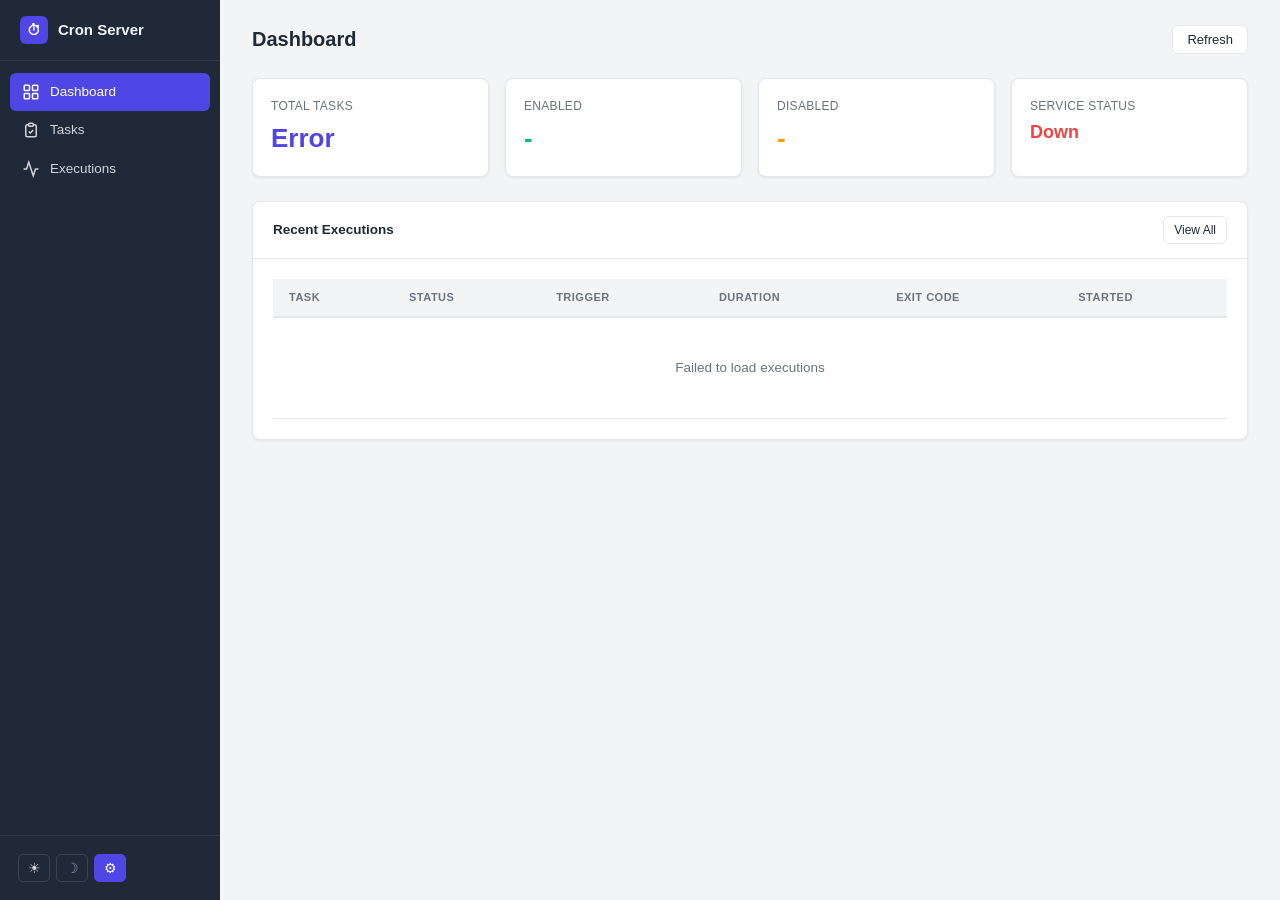
==== app/static/index.html @ 01eca61f "feat: implement agent-cron-server with REST API, MCP Server, Web UI, and Skill - FastAPI + APSchedul" ====
<!DOCTYPE html>
<html lang="en">
<head>
  <meta charset="UTF-8">
  <meta name="viewport" content="width=device-width, initial-scale=1">
  <title>Dashboard - Agent Cron Server</title>
  <link rel="stylesheet" href="css/style.css">
</head>
<body>
<div class="layout">
  <div class="sidebar sidebar-container"></div>
  <main class="main">
    <div class="page-header">
      <h1>Dashboard</h1>
      <button class="btn" onclick="loadDashboard()">Refresh</button>
    </div>

    <div class="stats-row">
      <div class="stat-card">
        <div class="stat-label">Total Tasks</div>
        <div class="stat-value text-primary" id="stat-total">-</div>
      </div>
      <div class="stat-card">
        <div class="stat-label">Enabled</div>
        <div class="stat-value text-success" id="stat-enabled">-</div>
      </div>
      <div class="stat-card">
        <div class="stat-label">Disabled</div>
        <div class="stat-value text-warning" id="stat-disabled">-</div>
      </div>
      <div class="stat-card">
        <div class="stat-label">Service Status</div>
        <div class="stat-value" id="stat-health" style="font-size:18px;">-</div>
      </div>
    </div>

    <div class="card">
      <div class="card-header">
        Recent Executions
        <a href="executions.html" class="btn btn-sm">View All</a>
      </div>
      <div class="card-body">
        <div class="table-wrap">
          <table>
            <thead>
              <tr>
                <th>Task</th>
                <th>Status</th>
                <th>Trigger</th>
                <th>Duration</th>
                <th>Exit Code</th>
                <th>Started</th>
              </tr>
            </thead>
            <tbody id="exec-table">
              <tr><td colspan="6" class="loading">Loading...</td></tr>
            </tbody>
          </table>
        </div>
      </div>
    </div>
  </main>
</div>

<script src="js/api.js"></script>
<script src="js/common.js"></script>
<script src="js/index.js"></script>
</body>
</html>
---- app/static/css/style.css ----
/* ===== Light Theme (default) ===== */
:root {
  --primary: #4f46e5;
  --primary-hover: #4338ca;
  --success: #10b981;
  --warning: #f59e0b;
  --danger: #ef4444;
  --info: #3b82f6;
  --gray-50: #f9fafb;
  --gray-100: #f3f4f6;
  --gray-200: #e5e7eb;
  --gray-300: #d1d5db;
  --gray-400: #9ca3af;
  --gray-500: #6b7280;
  --gray-600: #4b5563;
  --gray-700: #374151;
  --gray-800: #1f2937;
  --gray-900: #111827;
  --bg: #f3f4f6;
  --card-bg: #ffffff;
  --text: #1f2937;
  --text-secondary: #6b7280;
  --border: #e5e7eb;
  --sidebar-bg: #1f2937;
  --sidebar-text: #d1d5db;
  --sidebar-active: #4f46e5;
  --sidebar-hover: #374151;
  --radius: 8px;
  --shadow: 0 1px 3px rgba(0,0,0,.08);
  --badge-success-bg: #d1fae5; --badge-success-fg: #065f46;
  --badge-danger-bg: #fee2e2;  --badge-danger-fg: #991b1b;
  --badge-warning-bg: #fef3c7; --badge-warning-fg: #92400e;
  --badge-info-bg: #dbeafe;    --badge-info-fg: #1e40af;
  --badge-gray-bg: #f3f4f6;    --badge-gray-fg: #4b5563;
  --badge-primary-bg: #e0e7ff; --badge-primary-fg: #3730a3;
  --log-bg: #1e1e2e;
  --log-fg: #cdd6f4;
}

/* ===== Dark Theme ===== */
[data-theme="dark"] {
  --bg: #0f172a;
  --card-bg: #1e293b;
  --text: #e2e8f0;
  --text-secondary: #94a3b8;
  --border: #334155;
  --sidebar-bg: #0f172a;
  --sidebar-text: #94a3b8;
  --sidebar-active: #4f46e5;
  --sidebar-hover: #1e293b;
  --shadow: 0 1px 3px rgba(0,0,0,.3);
  --badge-success-bg: #064e3b; --badge-success-fg: #6ee7b7;
  --badge-danger-bg: #7f1d1d;  --badge-danger-fg: #fca5a5;
  --badge-warning-bg: #78350f; --badge-warning-fg: #fcd34d;
  --badge-info-bg: #1e3a5f;    --badge-info-fg: #93c5fd;
  --badge-gray-bg: #334155;    --badge-gray-fg: #cbd5e1;
  --badge-primary-bg: #312e81; --badge-primary-fg: #a5b4fc;
  --log-bg: #0f172a;
  --log-fg: #cdd6f4;
}

/* System: match OS preference */
@media (prefers-color-scheme: dark) {
  [data-theme="system"] {
    --bg: #0f172a;
    --card-bg: #1e293b;
    --text: #e2e8f0;
    --text-secondary: #94a3b8;
    --border: #334155;
    --sidebar-bg: #0f172a;
    --sidebar-text: #94a3b8;
    --sidebar-active: #4f46e5;
    --sidebar-hover: #1e293b;
    --shadow: 0 1px 3px rgba(0,0,0,.3);
    --badge-success-bg: #064e3b; --badge-success-fg: #6ee7b7;
    --badge-danger-bg: #7f1d1d;  --badge-danger-fg: #fca5a5;
    --badge-warning-bg: #78350f; --badge-warning-fg: #fcd34d;
    --badge-info-bg: #1e3a5f;    --badge-info-fg: #93c5fd;
    --badge-gray-bg: #334155;    --badge-gray-fg: #cbd5e1;
    --badge-primary-bg: #312e81; --badge-primary-fg: #a5b4fc;
    --log-bg: #0f172a;
    --log-fg: #cdd6f4;
  }
}

* { margin: 0; padding: 0; box-sizing: border-box; }

body {
  font-family: -apple-system, BlinkMacSystemFont, "Segoe UI", Roboto, sans-serif;
  background: var(--bg);
  color: var(--text);
  line-height: 1.5;
}

/* Layout */
.layout {
  display: flex;
  min-height: 100vh;
}

.sidebar {
  width: 220px;
  background: var(--sidebar-bg);
  color: var(--sidebar-text);
  display: flex;
  flex-direction: column;
  position: fixed;
  top: 0;
  left: 0;
  bottom: 0;
  z-index: 100;
}

.sidebar-brand {
  padding: 16px 20px;
  font-size: 15px;
  font-weight: 700;
  border-bottom: 1px solid rgba(255,255,255,.08);
  display: flex;
  align-items: center;
  gap: 10px;
  color: #f1f5f9;
}

.sidebar-brand .brand-icon {
  width: 28px;
  height: 28px;
  background: var(--primary);
  border-radius: 6px;
  display: flex;
  align-items: center;
  justify-content: center;
  font-size: 14px;
  color: #fff;
  flex-shrink: 0;
}

.sidebar-nav {
  flex: 1;
  padding: 12px 10px;
}

.sidebar-nav a {
  display: flex;
  align-items: center;
  gap: 10px;
  padding: 9px 12px;
  border-radius: 6px;
  color: var(--sidebar-text);
  text-decoration: none;
  font-size: 13.5px;
  transition: background .15s, color .15s;
}

.sidebar-nav a:hover { background: var(--sidebar-hover); color: #f1f5f9; }
.sidebar-nav a.active { background: var(--sidebar-active); color: #fff; }

.sidebar-nav a .nav-icon {
  width: 20px;
  height: 20px;
  display: flex;
  align-items: center;
  justify-content: center;
  flex-shrink: 0;
}

/* Theme toggle at sidebar bottom */
.sidebar-footer {
  padding: 12px 10px;
  border-top: 1px solid rgba(255,255,255,.08);
}

.theme-toggle {
  display: flex;
  align-items: center;
  gap: 6px;
  padding: 6px 8px;
}

.theme-toggle button {
  width: 32px;
  height: 28px;
  border: 1px solid rgba(255,255,255,.12);
  border-radius: 5px;
  background: transparent;
  color: var(--sidebar-text);
  cursor: pointer;
  font-size: 14px;
  display: flex;
  align-items: center;
  justify-content: center;
  transition: all .15s;
}

.theme-toggle button:hover { background: var(--sidebar-hover); color: #f1f5f9; }
.theme-toggle button.active { background: var(--sidebar-active); color: #fff; border-color: var(--sidebar-active); }

.main {
  flex: 1;
  margin-left: 220px;
  padding: 24px 32px;
  max-width: 1200px;
}

/* Page header */
.page-header {
  display: flex;
  align-items: center;
  justify-content: space-between;
  margin-bottom: 24px;
}

.page-header h1 {
  font-size: 20px;
  font-weight: 600;
}

/* Cards */
.card {
  background: var(--card-bg);
  border-radius: var(--radius);
  border: 1px solid var(--border);
  box-shadow: var(--shadow);
}

.card-header {
  padding: 14px 20px;
  border-bottom: 1px solid var(--border);
  font-weight: 600;
  font-size: 13.5px;
  display: flex;
  align-items: center;
  justify-content: space-between;
}

.card-body { padding: 20px; }

/* Stat cards row */
.stats-row {
  display: grid;
  grid-template-columns: repeat(auto-fit, minmax(180px, 1fr));
  gap: 16px;
  margin-bottom: 24px;
}

.stat-card {
  background: var(--card-bg);
  border-radius: var(--radius);
  border: 1px solid var(--border);
  padding: 18px;
  box-shadow: var(--shadow);
}

.stat-card .stat-label {
  font-size: 12px;
  color: var(--text-secondary);
  margin-bottom: 4px;
  text-transform: uppercase;
  letter-spacing: .3px;
}

.stat-card .stat-value {
  font-size: 26px;
  font-weight: 700;
}

.stat-card .stat-value.text-success { color: var(--success); }
.stat-card .stat-value.text-danger  { color: var(--danger); }
.stat-card .stat-value.text-warning { color: var(--warning); }
.stat-card .stat-value.text-info    { color: var(--info); }
.stat-card .stat-value.text-primary { color: var(--primary); }

/* Tables */
.table-wrap { overflow-x: auto; }

table {
  width: 100%;
  border-collapse: collapse;
  font-size: 13.5px;
}

table th {
  text-align: left;
  padding: 10px 16px;
  background: var(--bg);
  border-bottom: 2px solid var(--border);
  font-weight: 600;
  color: var(--text-secondary);
  font-size: 11px;
  text-transform: uppercase;
  letter-spacing: .5px;
  white-space: nowrap;
}

table td {
  padding: 10px 16px;
  border-bottom: 1px solid var(--border);
  vertical-align: middle;
}

table tr:hover { background: var(--bg); }

table td.command-cell {
  max-width: 280px;
  overflow: hidden;
  text-overflow: ellipsis;
  white-space: nowrap;
  font-family: "SF Mono", "Fira Code", monospace;
  font-size: 12.5px;
}

/* Badges */
.badge {
  display: inline-block;
  padding: 2px 10px;
  border-radius: 9999px;
  font-size: 11.5px;
  font-weight: 600;
  white-space: nowrap;
}

.badge-success { background: var(--badge-success-bg); color: var(--badge-success-fg); }
.badge-danger  { background: var(--badge-danger-bg);  color: var(--badge-danger-fg); }
.badge-warning { background: var(--badge-warning-bg); color: var(--badge-warning-fg); }
.badge-info    { background: var(--badge-info-bg);    color: var(--badge-info-fg); }
.badge-gray    { background: var(--badge-gray-bg);    color: var(--badge-gray-fg); }
.badge-primary { background: var(--badge-primary-bg); color: var(--badge-primary-fg); }

/* Buttons */
.btn {
  display: inline-flex;
  align-items: center;
  gap: 6px;
  padding: 6px 14px;
  border-radius: 6px;
  border: 1px solid var(--border);
  background: var(--card-bg);
  color: var(--text);
  font-size: 13px;
  font-weight: 500;
  cursor: pointer;
  transition: all .15s;
  text-decoration: none;
  font-family: inherit;
}

.btn:hover { background: var(--bg); border-color: var(--text-secondary); }

.btn-primary {
  background: var(--primary);
  color: #fff;
  border-color: var(--primary);
}
.btn-primary:hover { background: var(--primary-hover); }

.btn-danger { color: var(--danger); }
.btn-danger:hover { background: var(--badge-danger-bg); border-color: var(--danger); }

.btn-sm { padding: 4px 10px; font-size: 12px; }

.btn-group { display: flex; gap: 6px; flex-wrap: wrap; }

/* Filters */
.filters {
  display: flex;
  gap: 12px;
  margin-bottom: 16px;
  flex-wrap: wrap;
  align-items: center;
}

.filters select, .filters input {
  padding: 6px 12px;
  border: 1px solid var(--border);
  border-radius: 6px;
  font-size: 13px;
  background: var(--card-bg);
  color: var(--text);
}

/* Detail info grid */
.info-grid {
  display: grid;
  grid-template-columns: repeat(auto-fill, minmax(260px, 1fr));
  gap: 14px;
}

.info-item {
  display: flex;
  flex-direction: column;
  gap: 2px;
}

.info-item .info-label {
  font-size: 11px;
  color: var(--text-secondary);
  text-transform: uppercase;
  letter-spacing: .4px;
}

.info-item .info-value {
  font-size: 13.5px;
  font-weight: 500;
}

.info-item .info-value.mono {
  font-family: "SF Mono", "Fira Code", monospace;
  font-size: 12.5px;
}

/* Log output */
.log-section { margin-top: 16px; }

.log-section h3 {
  font-size: 13px;
  margin-bottom: 8px;
  color: var(--text-secondary);
  text-transform: uppercase;
  letter-spacing: .3px;
}

.log-output {
  background: var(--log-bg);
  color: var(--log-fg);
  border-radius: var(--radius);
  padding: 16px;
  font-family: "SF Mono", "Fira Code", monospace;
  font-size: 12.5px;
  line-height: 1.6;
  overflow-x: auto;
  max-height: 500px;
  overflow-y: auto;
  white-space: pre-wrap;
  word-break: break-all;
}

.log-output.stdout { border-left: 3px solid var(--success); }
.log-output.stderr { border-left: 3px solid var(--danger); }
.log-output:empty::before {
  content: "(empty)";
  color: var(--gray-500);
}

/* Pagination */
.pagination {
  display: flex;
  align-items: center;
  justify-content: space-between;
  padding: 12px 0;
  font-size: 13px;
  color: var(--text-secondary);
}

.pagination .page-btns {
  display: flex;
  align-items: center;
  gap: 6px;
}

/* Loading & empty states */
.loading, .empty-state {
  text-align: center;
  padding: 40px;
  color: var(--text-secondary);
}

.loading::before {
  content: "";
  display: inline-block;
  width: 20px;
  height: 20px;
  border: 2px solid var(--border);
  border-top-color: var(--primary);
  border-radius: 50%;
  animation: spin .6s linear infinite;
  margin-right: 8px;
  vertical-align: middle;
}

@keyframes spin { to { transform: rotate(360deg); } }

/* Back link */
.back-link {
  display: inline-flex;
  align-items: center;
  gap: 4px;
  font-size: 13px;
  color: var(--text-secondary);
  text-decoration: none;
  margin-bottom: 16px;
}

.back-link:hover { color: var(--primary); }

/* Status dot */
.status-dot {
  width: 8px;
  height: 8px;
  border-radius: 50%;
  display: inline-block;
  margin-right: 6px;
}

.status-dot.running  { background: var(--info); animation: pulse 1.5s infinite; }
.status-dot.success  { background: var(--success); }
.status-dot.failed   { background: var(--danger); }
.status-dot.timeout  { background: var(--warning); }
.status-dot.skipped  { background: var(--gray-400); }

@keyframes pulse {
  0%, 100% { opacity: 1; }
  50% { opacity: .4; }
}

/* Responsive */
@media (max-width: 768px) {
  .sidebar { width: 56px; }
  .sidebar-brand .brand-text { display: none; }
  .sidebar-nav a .nav-label { display: none; }
  .sidebar-brand { justify-content: center; padding: 14px 8px; }
  .sidebar-nav a { justify-content: center; padding: 10px; }
  .sidebar-footer { display: none; }
  .main { margin-left: 56px; padding: 16px; }
  .stats-row { grid-template-columns: repeat(2, 1fr); }
}
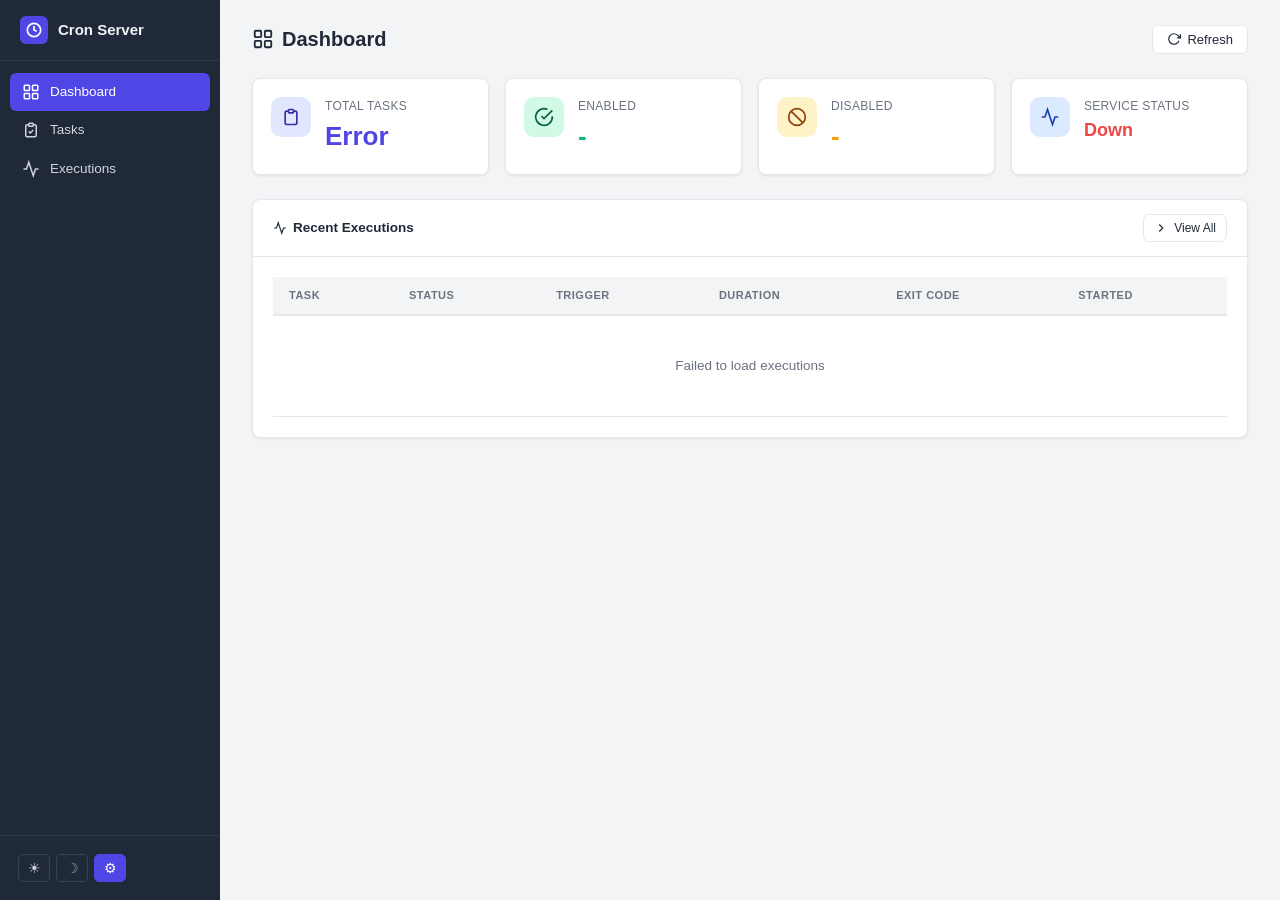
==== commit 2614d283: "feat: add SVG icons, favicon, and fix execution status semantics - Add favicon.svg (clock icon with " ====
--- a/app/static/index.html
+++ b/app/static/index.html
@@ -4,6 +4,7 @@
   <meta charset="UTF-8">
   <meta name="viewport" content="width=device-width, initial-scale=1">
   <title>Dashboard - Agent Cron Server</title>
+  <link rel="icon" type="image/svg+xml" href="favicon.svg">
   <link rel="stylesheet" href="css/style.css">
 </head>
 <body>
@@ -11,33 +12,53 @@
   <div class="sidebar sidebar-container"></div>
   <main class="main">
     <div class="page-header">
-      <h1>Dashboard</h1>
-      <button class="btn" onclick="loadDashboard()">Refresh</button>
+      <h1><svg class="icon" viewBox="0 0 24 24" fill="none" stroke="currentColor" stroke-width="2"><rect x="3" y="3" width="7" height="7" rx="1"/><rect x="14" y="3" width="7" height="7" rx="1"/><rect x="3" y="14" width="7" height="7" rx="1"/><rect x="14" y="14" width="7" height="7" rx="1"/></svg> Dashboard</h1>
+      <button class="btn" onclick="loadDashboard()"><svg class="btn-icon" viewBox="0 0 24 24" fill="none" stroke="currentColor" stroke-width="2"><polyline points="23 4 23 10 17 10"/><path d="M20.49 15a9 9 0 11-2.12-9.36L23 10"/></svg> Refresh</button>
     </div>
 
     <div class="stats-row">
       <div class="stat-card">
-        <div class="stat-label">Total Tasks</div>
-        <div class="stat-value text-primary" id="stat-total">-</div>
+        <div class="stat-icon icon-primary">
+          <svg viewBox="0 0 24 24" fill="none" stroke="currentColor" stroke-width="2"><path d="M9 5H7a2 2 0 00-2 2v12a2 2 0 002 2h10a2 2 0 002-2V7a2 2 0 00-2-2h-2"/><rect x="9" y="3" width="6" height="4" rx="1"/></svg>
+        </div>
+        <div class="stat-body">
+          <div class="stat-label">Total Tasks</div>
+          <div class="stat-value text-primary" id="stat-total">-</div>
+        </div>
       </div>
       <div class="stat-card">
-        <div class="stat-label">Enabled</div>
-        <div class="stat-value text-success" id="stat-enabled">-</div>
+        <div class="stat-icon icon-success">
+          <svg viewBox="0 0 24 24" fill="none" stroke="currentColor" stroke-width="2"><path d="M22 11.08V12a10 10 0 11-5.93-9.14"/><polyline points="22 4 12 14.01 9 11.01"/></svg>
+        </div>
+        <div class="stat-body">
+          <div class="stat-label">Enabled</div>
+          <div class="stat-value text-success" id="stat-enabled">-</div>
+        </div>
       </div>
       <div class="stat-card">
-        <div class="stat-label">Disabled</div>
-        <div class="stat-value text-warning" id="stat-disabled">-</div>
+        <div class="stat-icon icon-warning">
+          <svg viewBox="0 0 24 24" fill="none" stroke="currentColor" stroke-width="2"><circle cx="12" cy="12" r="10"/><line x1="4.93" y1="4.93" x2="19.07" y2="19.07"/></svg>
+        </div>
+        <div class="stat-body">
+          <div class="stat-label">Disabled</div>
+          <div class="stat-value text-warning" id="stat-disabled">-</div>
+        </div>
       </div>
       <div class="stat-card">
-        <div class="stat-label">Service Status</div>
-        <div class="stat-value" id="stat-health" style="font-size:18px;">-</div>
+        <div class="stat-icon icon-info" id="health-icon">
+          <svg viewBox="0 0 24 24" fill="none" stroke="currentColor" stroke-width="2"><path d="M22 12h-4l-3 9L9 3l-3 9H2"/></svg>
+        </div>
+        <div class="stat-body">
+          <div class="stat-label">Service Status</div>
+          <div class="stat-value" id="stat-health" style="font-size:18px;">-</div>
+        </div>
       </div>
     </div>
 
     <div class="card">
       <div class="card-header">
-        Recent Executions
-        <a href="executions.html" class="btn btn-sm">View All</a>
+        <span style="display:flex;align-items:center;gap:6px;"><svg class="btn-icon" viewBox="0 0 24 24" fill="none" stroke="currentColor" stroke-width="2"><polyline points="22 12 18 12 15 21 9 3 6 12 2 12"/></svg> Recent Executions</span>
+        <a href="executions.html" class="btn btn-sm"><svg class="btn-icon" viewBox="0 0 24 24" fill="none" stroke="currentColor" stroke-width="2"><polyline points="9 18 15 12 9 6"/></svg> View All</a>
       </div>
       <div class="card-body">
         <div class="table-wrap">
--- a/app/static/css/style.css
+++ b/app/static/css/style.css
@@ -213,7 +213,78 @@
 .page-header h1 {
   font-size: 20px;
   font-weight: 600;
-}
+  display: flex;
+  align-items: center;
+  gap: 8px;
+}
+
+/* Inline icon in headings */
+.icon {
+  width: 22px;
+  height: 22px;
+  flex-shrink: 0;
+}
+
+/* Icon inside buttons */
+.btn-icon {
+  width: 14px;
+  height: 14px;
+  flex-shrink: 0;
+}
+
+/* Stat card with icon */
+.stat-card {
+  background: var(--card-bg);
+  border-radius: var(--radius);
+  border: 1px solid var(--border);
+  padding: 18px;
+  box-shadow: var(--shadow);
+  display: flex;
+  align-items: flex-start;
+  gap: 14px;
+}
+
+.stat-card .stat-icon {
+  width: 40px;
+  height: 40px;
+  border-radius: 10px;
+  display: flex;
+  align-items: center;
+  justify-content: center;
+  flex-shrink: 0;
+}
+
+.stat-card .stat-icon svg {
+  width: 20px;
+  height: 20px;
+}
+
+.stat-card .stat-icon.icon-primary { background: var(--badge-primary-bg); color: var(--badge-primary-fg); }
+.stat-card .stat-icon.icon-success { background: var(--badge-success-bg); color: var(--badge-success-fg); }
+.stat-card .stat-icon.icon-warning { background: var(--badge-warning-bg); color: var(--badge-warning-fg); }
+.stat-card .stat-icon.icon-info    { background: var(--badge-info-bg); color: var(--badge-info-fg); }
+.stat-card .stat-icon.icon-danger  { background: var(--badge-danger-bg); color: var(--badge-danger-fg); }
+
+.stat-card .stat-body { flex: 1; }
+
+.stat-card .stat-label {
+  font-size: 12px;
+  color: var(--text-secondary);
+  margin-bottom: 2px;
+  text-transform: uppercase;
+  letter-spacing: .3px;
+}
+
+.stat-card .stat-value {
+  font-size: 26px;
+  font-weight: 700;
+}
+
+.stat-card .stat-value.text-success { color: var(--success); }
+.stat-card .stat-value.text-danger  { color: var(--danger); }
+.stat-card .stat-value.text-warning { color: var(--warning); }
+.stat-card .stat-value.text-info    { color: var(--info); }
+.stat-card .stat-value.text-primary { color: var(--primary); }
 
 /* Cards */
 .card {
@@ -238,37 +309,10 @@
 /* Stat cards row */
 .stats-row {
   display: grid;
-  grid-template-columns: repeat(auto-fit, minmax(180px, 1fr));
+  grid-template-columns: repeat(auto-fit, minmax(200px, 1fr));
   gap: 16px;
   margin-bottom: 24px;
 }
-
-.stat-card {
-  background: var(--card-bg);
-  border-radius: var(--radius);
-  border: 1px solid var(--border);
-  padding: 18px;
-  box-shadow: var(--shadow);
-}
-
-.stat-card .stat-label {
-  font-size: 12px;
-  color: var(--text-secondary);
-  margin-bottom: 4px;
-  text-transform: uppercase;
-  letter-spacing: .3px;
-}
-
-.stat-card .stat-value {
-  font-size: 26px;
-  font-weight: 700;
-}
-
-.stat-card .stat-value.text-success { color: var(--success); }
-.stat-card .stat-value.text-danger  { color: var(--danger); }
-.stat-card .stat-value.text-warning { color: var(--warning); }
-.stat-card .stat-value.text-info    { color: var(--info); }
-.stat-card .stat-value.text-primary { color: var(--primary); }
 
 /* Tables */
 .table-wrap { overflow-x: auto; }
